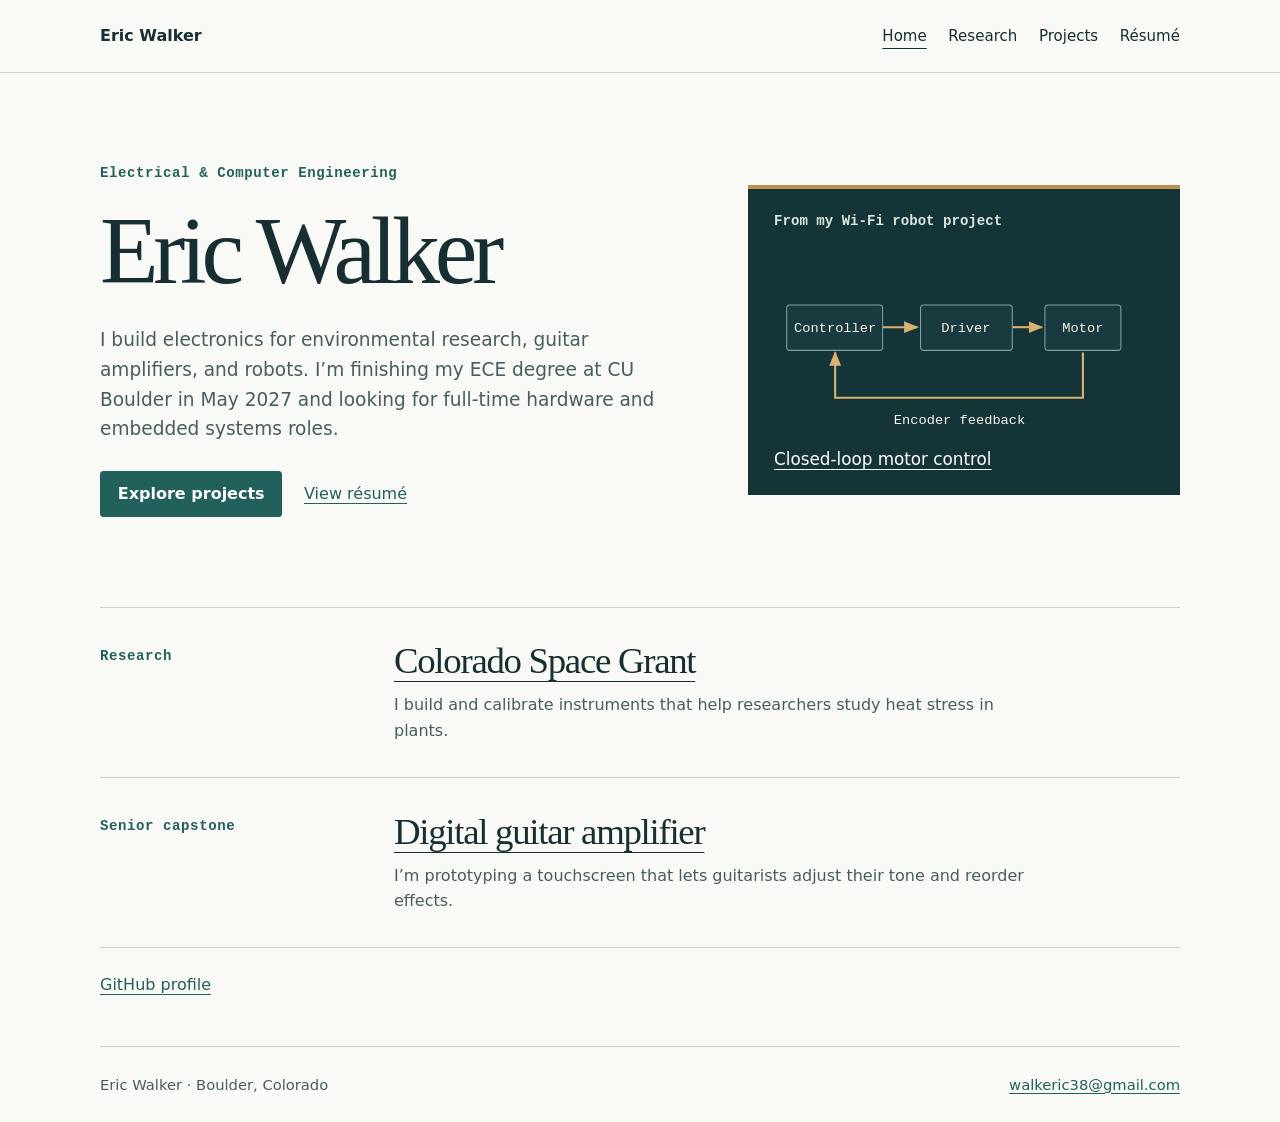
==== index.html @ 7a63cf10 "Show engineering projects and simplify portfolio design" ====
<!doctype html>
<html lang="en">
<head>
  <meta charset="utf-8">
  <meta name="viewport" content="width=device-width, initial-scale=1">
  <title>Eric Walker | Electrical &amp; Computer Engineering</title>
  <meta name="description" content="Eric Walker is an Electrical and Computer Engineering student at the University of Colorado Boulder graduating in May 2027.">
  <link rel="icon" type="image/svg+xml" href="data:image/svg+xml,%3Csvg xmlns='http://www.w3.org/2000/svg' viewBox='0 0 64 64'%3E%3Crect width='64' height='64' rx='8' fill='%23172033'/%3E%3Cpath d='M15 17h34v9H26v7h19v8H26v7h23v9H15z' fill='white'/%3E%3C/svg%3E">
  <link rel="stylesheet" href="styles.css">
</head>
<body>
  <a class="skip-link" href="#main">Skip to content</a>
  <header class="site-header">
    <nav class="nav" aria-label="Primary navigation">
      <a class="brand" href="index.html">Eric Walker</a>
      <button class="menu-button" type="button" aria-label="Open navigation" aria-expanded="false">☰</button>
      <div class="nav-links">
        <a href="index.html" aria-current="page">Home</a>
        <a href="research.html">Research</a>
        <a href="projects.html">Projects</a>
        <a href="resume.html">Résumé</a>
      </div>
    </nav>
  </header>
  <main id="main">
    <section class="hero">
      <div><p class="label">Electrical &amp; Computer Engineering</p>
        <h1>Eric Walker</h1>
        <p class="lead">I build electronics for environmental research, guitar amplifiers, and robots. I’m finishing my ECE degree at CU Boulder in May 2027 and looking for full-time hardware and embedded systems roles.</p>
        <div class="links"><a class="button-link primary" href="projects.html">Explore projects</a><a href="resume.html">View résumé</a></div>
      </div>
      <figure class="diagram">
        <figcaption>From my Wi-Fi robot project</figcaption>
        <svg viewBox="0 0 360 190" role="img" aria-label="Closed-loop speed control. The controller drives the motor through a motor driver. Encoder feedback returns to the controller.">
          <defs><marker id="tip" viewBox="0 0 10 8" refX="9" refY="4" markerWidth="7" markerHeight="6" orient="auto"><path d="M0 0L10 4L0 8Z" fill="#d9b170"/></marker></defs>
          <g fill="none" stroke="#d9b170" stroke-width="2" marker-end="url(#tip)"><path d="M103 77h33"/><path d="M226 77h28"/><path d="M293 101v43H58v-43"/></g>
          <g fill="#193a3e" stroke="#81a3a0"><rect x="12" y="56" width="91" height="43" rx="3"/><rect x="139" y="56" width="87" height="43" rx="3"/><rect x="257" y="56" width="72" height="43" rx="3"/></g>
          <g fill="#f5f4e9" text-anchor="middle" font-family="monospace" font-size="13"><text x="58" y="82">Controller</text><text x="182" y="82">Driver</text><text x="293" y="82">Motor</text><text x="176" y="169">Encoder feedback</text></g>
        </svg>
        <a href="projects.html#robot">Closed-loop motor control</a>
      </figure>
    </section>
    <section class="rows" aria-label="Current engineering work">
      <article><p class="label">Research</p><div><h2><a href="research.html">Colorado Space Grant</a></h2><p>I build and calibrate instruments that help researchers study heat stress in plants.</p></div></article>
      <article><p class="label">Senior capstone</p><div><h2><a href="projects.html#amplifier">Digital guitar amplifier</a></h2><p>I’m prototyping a touchscreen that lets guitarists adjust their tone and reorder effects.</p></div></article>
    </section>
    <p class="contact"><a href="https://github.com/walkeric38">GitHub profile</a></p>
  </main>
  <footer class="site-footer"><span>Eric Walker · Boulder, Colorado</span><a href="mailto:walkeric38@gmail.com">walkeric38@gmail.com</a></footer>
  <script src="site.js"></script>
</body>
</html>
---- styles.css ----
:root{--ink:#172e32;--muted:#475d60;--rule:#c9d1c9;--accent:#22605b;--paper:#f9faf5;font:100%/1.6 system-ui,sans-serif;color:var(--ink);background:var(--paper)}
*{box-sizing:border-box}body{margin:0}a{color:var(--accent);text-underline-offset:.22em}a:hover{text-decoration-thickness:2px}a:focus-visible,button:focus-visible{outline:3px solid #b27626;outline-offset:4px}
main,.nav,.site-footer{width:min(1080px,calc(100% - 3rem));margin-inline:auto}.site-header{border-bottom:1px solid var(--rule)}.nav,.nav-links,.site-footer,.links,.resume-actions{display:flex;align-items:center;gap:1.35rem;flex-wrap:wrap}.nav,.site-footer{justify-content:space-between}.nav{min-height:72px}.brand,.nav-links a{color:var(--ink);text-decoration:none}.brand{font-weight:750}.nav-links a{font-size:.94rem;padding:.3rem 0}.nav-links a:hover,.nav-links [aria-current]{text-decoration:underline;text-underline-offset:.45em}.menu-button{display:none}.skip-link{position:absolute;left:1rem;top:-6rem;background:white;padding:.7rem}.skip-link:focus{top:0}
.hero{display:grid;grid-template-columns:1.35fr 1fr;align-items:center;gap:clamp(2rem,5vw,5rem);padding:clamp(3rem,7vw,6rem) 0}.label,.meta,.diagram figcaption{font:600 .88rem/1.55 ui-monospace,Consolas,monospace;color:var(--accent);margin:0 0 .85rem}.label{letter-spacing:.04em}h1,h2{font-family:Georgia,serif;font-weight:normal;line-height:1.1;text-wrap:balance}h1{font-size:clamp(3.2rem,7.5vw,6rem);letter-spacing:-.055em;margin:0}h2{font-size:clamp(1.7rem,3vw,2.3rem);letter-spacing:-.035em;margin:0 0 .65rem}.lead,.rows article div p{color:var(--muted);max-width:63ch}.lead{font-size:1.16rem;margin:1.35rem 0}.links{margin-top:1.7rem}.button-link{border:1px solid var(--accent);display:inline-block;padding:.58em 1.05em;text-decoration:none;border-radius:3px;font-weight:600}.primary{background:var(--accent);color:white}.button-link:hover{background:#163f3c;color:white}
.diagram{margin:0;background-color:#153438;color:#fff;padding:1.35rem 1.65rem;border-top:4px solid #bd914e}.diagram figcaption{color:#dae6dd}.diagram svg{display:block;width:100%;height:auto}.diagram a{color:#fff;font-size:1.05rem}.rows{border-top:1px solid var(--rule)}.rows article{display:grid;grid-template-columns:minmax(145px,1fr) 3fr;gap:2rem;padding:2.1rem 0;border-bottom:1px solid var(--rule)}.rows .label{margin:.3rem 0 0}.rows h2 a{color:inherit;text-decoration-thickness:1px}.rows article div p{margin:0}.contact{margin:1.5rem 0}.page-header{padding:4rem 0 2.5rem}.meta{margin:1rem 0 0}.site-footer{color:var(--muted);font-size:.92rem;margin-top:3rem;padding:1.6rem 0;border-top:1px solid var(--rule)}.resume-header{display:flex;align-items:end;justify-content:space-between;gap:1rem;flex-wrap:wrap}.resume-preview{margin:0;padding:clamp(.5rem,3vw,2rem);background:#e9ede7}.resume-preview img{display:block;width:100%;max-width:780px;height:auto;margin:auto;background:white;box-shadow:0 2px 12px #172e321a}.resume-preview figcaption{text-align:center;margin-top:.7rem;color:var(--muted)}
@media(max-width:720px){.hero{grid-template-columns:1fr}.diagram{max-width:440px}.rows article{grid-template-columns:1fr;gap:.5rem}.rows .label br{display:none}.rows .label br:after{content:" "}.nav{padding:1rem 0;gap:.6rem}.nav-links{gap:1rem}.page-header{padding:3rem 0 1.8rem}}
@media(max-width:460px){main,.nav,.site-footer{width:calc(100% - 2rem)}.nav{align-items:start;flex-direction:column}.nav-links{width:100%;justify-content:space-between}.hero{gap:1.7rem}.diagram svg{max-height:160px}.site-footer{gap:.4rem}}
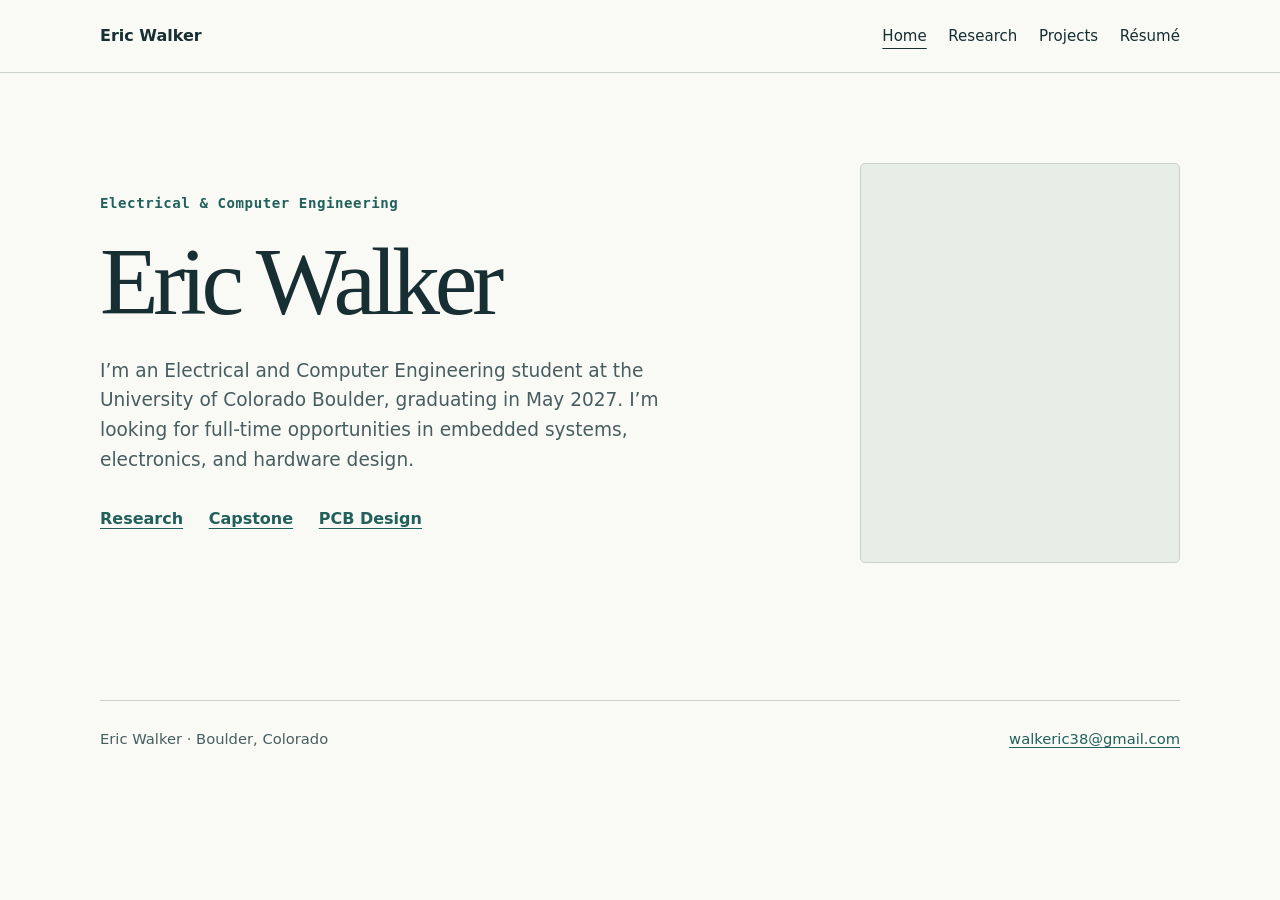
==== commit 051d8a57: "Organize portfolio around capstone, PCB designs, and research" ====
--- a/index.html
+++ b/index.html
@@ -24,27 +24,18 @@
   </header>
   <main id="main">
     <section class="hero">
-      <div><p class="label">Electrical &amp; Computer Engineering</p>
+      <div>
+        <p class="label">Electrical &amp; Computer Engineering</p>
         <h1>Eric Walker</h1>
-        <p class="lead">I build electronics for environmental research, guitar amplifiers, and robots. I’m finishing my ECE degree at CU Boulder in May 2027 and looking for full-time hardware and embedded systems roles.</p>
-        <div class="links"><a class="button-link primary" href="projects.html">Explore projects</a><a href="resume.html">View résumé</a></div>
+        <p class="lead">I’m an Electrical and Computer Engineering student at the University of Colorado Boulder, graduating in May 2027. I’m looking for full-time opportunities in embedded systems, electronics, and hardware design.</p>
+        <div class="links home-links" aria-label="Explore my work">
+          <a href="research.html">Research</a>
+          <a href="projects.html#capstone">Capstone</a>
+          <a href="projects.html#pcb-design">PCB Design</a>
+        </div>
       </div>
-      <figure class="diagram">
-        <figcaption>From my Wi-Fi robot project</figcaption>
-        <svg viewBox="0 0 360 190" role="img" aria-label="Closed-loop speed control. The controller drives the motor through a motor driver. Encoder feedback returns to the controller.">
-          <defs><marker id="tip" viewBox="0 0 10 8" refX="9" refY="4" markerWidth="7" markerHeight="6" orient="auto"><path d="M0 0L10 4L0 8Z" fill="#d9b170"/></marker></defs>
-          <g fill="none" stroke="#d9b170" stroke-width="2" marker-end="url(#tip)"><path d="M103 77h33"/><path d="M226 77h28"/><path d="M293 101v43H58v-43"/></g>
-          <g fill="#193a3e" stroke="#81a3a0"><rect x="12" y="56" width="91" height="43" rx="3"/><rect x="139" y="56" width="87" height="43" rx="3"/><rect x="257" y="56" width="72" height="43" rx="3"/></g>
-          <g fill="#f5f4e9" text-anchor="middle" font-family="monospace" font-size="13"><text x="58" y="82">Controller</text><text x="182" y="82">Driver</text><text x="293" y="82">Motor</text><text x="176" y="169">Encoder feedback</text></g>
-        </svg>
-        <a href="projects.html#robot">Closed-loop motor control</a>
-      </figure>
+      <div class="portrait-slot" aria-label="Space reserved for Eric Walker’s portrait"></div>
     </section>
-    <section class="rows" aria-label="Current engineering work">
-      <article><p class="label">Research</p><div><h2><a href="research.html">Colorado Space Grant</a></h2><p>I build and calibrate instruments that help researchers study heat stress in plants.</p></div></article>
-      <article><p class="label">Senior capstone</p><div><h2><a href="projects.html#amplifier">Digital guitar amplifier</a></h2><p>I’m prototyping a touchscreen that lets guitarists adjust their tone and reorder effects.</p></div></article>
-    </section>
-    <p class="contact"><a href="https://github.com/walkeric38">GitHub profile</a></p>
   </main>
   <footer class="site-footer"><span>Eric Walker · Boulder, Colorado</span><a href="mailto:walkeric38@gmail.com">walkeric38@gmail.com</a></footer>
   <script src="site.js"></script>
--- a/styles.css
+++ b/styles.css
@@ -3,5 +3,18 @@
 main,.nav,.site-footer{width:min(1080px,calc(100% - 3rem));margin-inline:auto}.site-header{border-bottom:1px solid var(--rule)}.nav,.nav-links,.site-footer,.links,.resume-actions{display:flex;align-items:center;gap:1.35rem;flex-wrap:wrap}.nav,.site-footer{justify-content:space-between}.nav{min-height:72px}.brand,.nav-links a{color:var(--ink);text-decoration:none}.brand{font-weight:750}.nav-links a{font-size:.94rem;padding:.3rem 0}.nav-links a:hover,.nav-links [aria-current]{text-decoration:underline;text-underline-offset:.45em}.menu-button{display:none}.skip-link{position:absolute;left:1rem;top:-6rem;background:white;padding:.7rem}.skip-link:focus{top:0}
 .hero{display:grid;grid-template-columns:1.35fr 1fr;align-items:center;gap:clamp(2rem,5vw,5rem);padding:clamp(3rem,7vw,6rem) 0}.label,.meta,.diagram figcaption{font:600 .88rem/1.55 ui-monospace,Consolas,monospace;color:var(--accent);margin:0 0 .85rem}.label{letter-spacing:.04em}h1,h2{font-family:Georgia,serif;font-weight:normal;line-height:1.1;text-wrap:balance}h1{font-size:clamp(3.2rem,7.5vw,6rem);letter-spacing:-.055em;margin:0}h2{font-size:clamp(1.7rem,3vw,2.3rem);letter-spacing:-.035em;margin:0 0 .65rem}.lead,.rows article div p{color:var(--muted);max-width:63ch}.lead{font-size:1.16rem;margin:1.35rem 0}.links{margin-top:1.7rem}.button-link{border:1px solid var(--accent);display:inline-block;padding:.58em 1.05em;text-decoration:none;border-radius:3px;font-weight:600}.primary{background:var(--accent);color:white}.button-link:hover{background:#163f3c;color:white}
 .diagram{margin:0;background-color:#153438;color:#fff;padding:1.35rem 1.65rem;border-top:4px solid #bd914e}.diagram figcaption{color:#dae6dd}.diagram svg{display:block;width:100%;height:auto}.diagram a{color:#fff;font-size:1.05rem}.rows{border-top:1px solid var(--rule)}.rows article{display:grid;grid-template-columns:minmax(145px,1fr) 3fr;gap:2rem;padding:2.1rem 0;border-bottom:1px solid var(--rule)}.rows .label{margin:.3rem 0 0}.rows h2 a{color:inherit;text-decoration-thickness:1px}.rows article div p{margin:0}.contact{margin:1.5rem 0}.page-header{padding:4rem 0 2.5rem}.meta{margin:1rem 0 0}.site-footer{color:var(--muted);font-size:.92rem;margin-top:3rem;padding:1.6rem 0;border-top:1px solid var(--rule)}.resume-header{display:flex;align-items:end;justify-content:space-between;gap:1rem;flex-wrap:wrap}.resume-preview{margin:0;padding:clamp(.5rem,3vw,2rem);background:#e9ede7}.resume-preview img{display:block;width:100%;max-width:780px;height:auto;margin:auto;background:white;box-shadow:0 2px 12px #172e321a}.resume-preview figcaption{text-align:center;margin-top:.7rem;color:var(--muted)}
-@media(max-width:720px){.hero{grid-template-columns:1fr}.diagram{max-width:440px}.rows article{grid-template-columns:1fr;gap:.5rem}.rows .label br{display:none}.rows .label br:after{content:" "}.nav{padding:1rem 0;gap:.6rem}.nav-links{gap:1rem}.page-header{padding:3rem 0 1.8rem}}
+.portrait-slot { width: 100%; max-width: 320px; aspect-ratio: 4 / 5; justify-self: end; border-radius: 5px; background: #e9ede7; border: 1px solid var(--rule); }
+.home-links { gap: 1.6rem; margin-top: 2rem; font-weight: 600; }
+.project-section { margin-bottom: 3rem; scroll-margin-top: 2rem; }
+.section-heading { display: flex; align-items: baseline; justify-content: space-between; gap: 1rem; padding-bottom: 1rem; border-bottom: 1px solid var(--rule); }
+.section-heading h2 { margin: 0; }
+.section-heading .meta { margin: 0; }
+h3 { font-size: 1.25rem; line-height: 1.35; margin: 0 0 .8rem; font-weight: 650; }
+.featured-project { padding: 1.75rem 0; max-width: 75ch; }
+.featured-project p { color: var(--muted); margin: 0; }
+.board-grid { display: grid; grid-template-columns: repeat(3,1fr); gap: 1rem; padding-top: 1.5rem; }
+.board-card { border: 1px solid var(--rule); padding: 1.5rem; min-height: 145px; background: white; }
+.board-card h3 { margin-bottom: 0; }
+.project-section .rows { border-top: 0; }
+@media(max-width:720px){.hero{grid-template-columns:1fr}.portrait-slot{justify-self:start;max-width:260px}.board-grid{grid-template-columns:1fr}.rows article{grid-template-columns:1fr;gap:.5rem}.nav{padding:1rem 0;gap:.6rem}.nav-links{gap:1rem}.page-header{padding:3rem 0 1.8rem}}
 @media(max-width:460px){main,.nav,.site-footer{width:calc(100% - 2rem)}.nav{align-items:start;flex-direction:column}.nav-links{width:100%;justify-content:space-between}.hero{gap:1.7rem}.diagram svg{max-height:160px}.site-footer{gap:.4rem}}
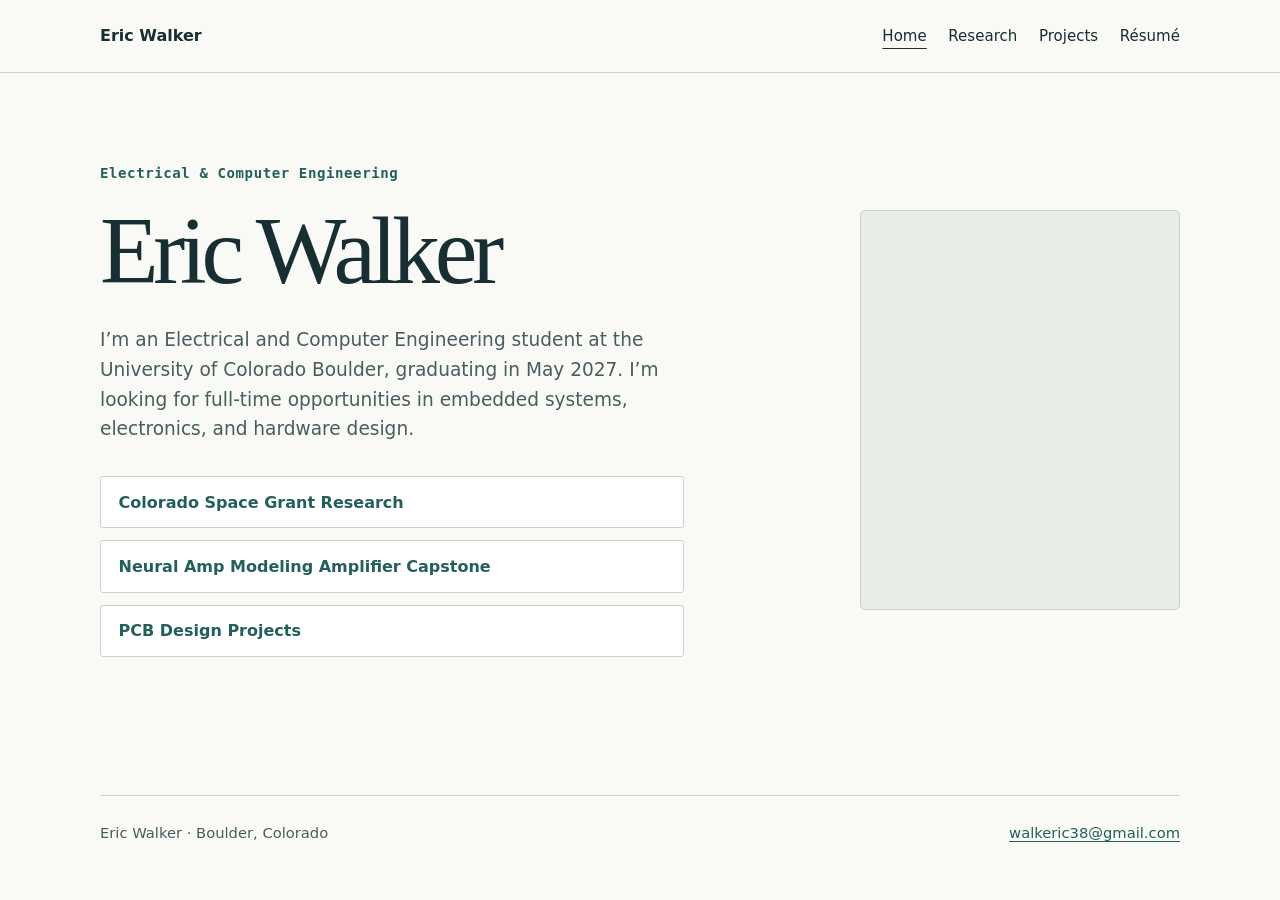
==== commit e2b3641e: "Add descriptive homepage project buttons" ====
--- a/index.html
+++ b/index.html
@@ -29,9 +29,9 @@
         <h1>Eric Walker</h1>
         <p class="lead">I’m an Electrical and Computer Engineering student at the University of Colorado Boulder, graduating in May 2027. I’m looking for full-time opportunities in embedded systems, electronics, and hardware design.</p>
         <div class="links home-links" aria-label="Explore my work">
-          <a href="research.html">Research</a>
-          <a href="projects.html#capstone">Capstone</a>
-          <a href="projects.html#pcb-design">PCB Design</a>
+          <a class="button-link" href="research.html">Colorado Space Grant Research</a>
+          <a class="button-link" href="projects.html#capstone">Neural Amp Modeling Amplifier Capstone</a>
+          <a class="button-link" href="projects.html#pcb-design">PCB Design Projects</a>
         </div>
       </div>
       <div class="portrait-slot" aria-label="Space reserved for Eric Walker’s portrait"></div>
--- a/styles.css
+++ b/styles.css
@@ -4,7 +4,9 @@
 .hero{display:grid;grid-template-columns:1.35fr 1fr;align-items:center;gap:clamp(2rem,5vw,5rem);padding:clamp(3rem,7vw,6rem) 0}.label,.meta,.diagram figcaption{font:600 .88rem/1.55 ui-monospace,Consolas,monospace;color:var(--accent);margin:0 0 .85rem}.label{letter-spacing:.04em}h1,h2{font-family:Georgia,serif;font-weight:normal;line-height:1.1;text-wrap:balance}h1{font-size:clamp(3.2rem,7.5vw,6rem);letter-spacing:-.055em;margin:0}h2{font-size:clamp(1.7rem,3vw,2.3rem);letter-spacing:-.035em;margin:0 0 .65rem}.lead,.rows article div p{color:var(--muted);max-width:63ch}.lead{font-size:1.16rem;margin:1.35rem 0}.links{margin-top:1.7rem}.button-link{border:1px solid var(--accent);display:inline-block;padding:.58em 1.05em;text-decoration:none;border-radius:3px;font-weight:600}.primary{background:var(--accent);color:white}.button-link:hover{background:#163f3c;color:white}
 .diagram{margin:0;background-color:#153438;color:#fff;padding:1.35rem 1.65rem;border-top:4px solid #bd914e}.diagram figcaption{color:#dae6dd}.diagram svg{display:block;width:100%;height:auto}.diagram a{color:#fff;font-size:1.05rem}.rows{border-top:1px solid var(--rule)}.rows article{display:grid;grid-template-columns:minmax(145px,1fr) 3fr;gap:2rem;padding:2.1rem 0;border-bottom:1px solid var(--rule)}.rows .label{margin:.3rem 0 0}.rows h2 a{color:inherit;text-decoration-thickness:1px}.rows article div p{margin:0}.contact{margin:1.5rem 0}.page-header{padding:4rem 0 2.5rem}.meta{margin:1rem 0 0}.site-footer{color:var(--muted);font-size:.92rem;margin-top:3rem;padding:1.6rem 0;border-top:1px solid var(--rule)}.resume-header{display:flex;align-items:end;justify-content:space-between;gap:1rem;flex-wrap:wrap}.resume-preview{margin:0;padding:clamp(.5rem,3vw,2rem);background:#e9ede7}.resume-preview img{display:block;width:100%;max-width:780px;height:auto;margin:auto;background:white;box-shadow:0 2px 12px #172e321a}.resume-preview figcaption{text-align:center;margin-top:.7rem;color:var(--muted)}
 .portrait-slot { width: 100%; max-width: 320px; aspect-ratio: 4 / 5; justify-self: end; border-radius: 5px; background: #e9ede7; border: 1px solid var(--rule); }
-.home-links { gap: 1.6rem; margin-top: 2rem; font-weight: 600; }
+.home-links { display: grid; gap: .75rem; margin-top: 2rem; }
+.home-links .button-link { display: flex; align-items: center; min-height: 52px; padding: .85rem 1.1rem; background: #ffffff; border-color: var(--rule); color: var(--accent); line-height: 1.45; }
+.home-links .button-link:hover { background: var(--accent); color: #ffffff; border-color: var(--accent); }
 .project-section { margin-bottom: 3rem; scroll-margin-top: 2rem; }
 .section-heading { display: flex; align-items: baseline; justify-content: space-between; gap: 1rem; padding-bottom: 1rem; border-bottom: 1px solid var(--rule); }
 .section-heading h2 { margin: 0; }
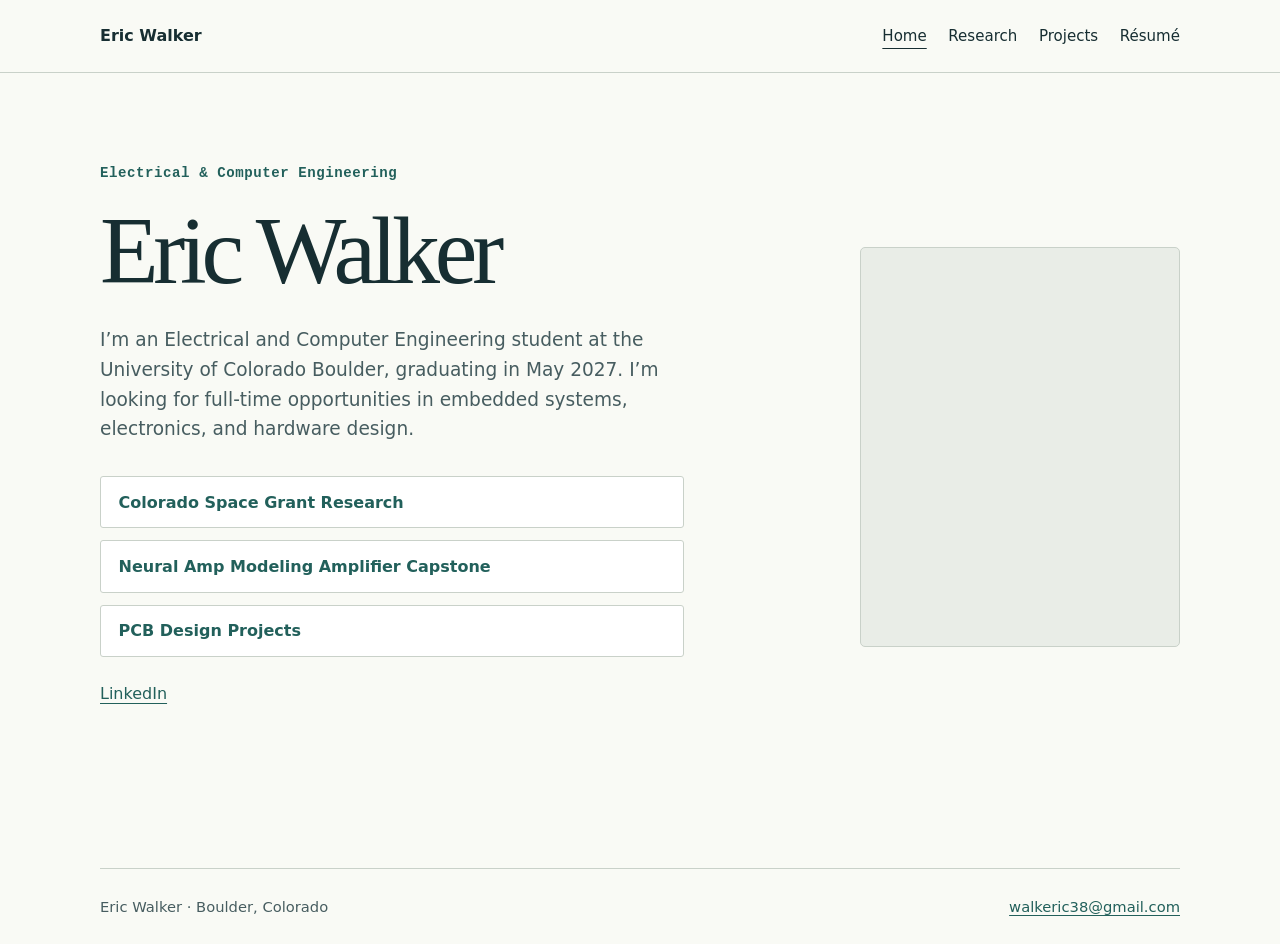
==== commit c5b8f4b7: "Align PCB image pairs and add homepage LinkedIn link" ====
--- a/index.html
+++ b/index.html
@@ -33,6 +33,7 @@
           <a class="button-link" href="projects.html#capstone">Neural Amp Modeling Amplifier Capstone</a>
           <a class="button-link" href="projects.html#pcb-design">PCB Design Projects</a>
         </div>
+        <p class="contact"><a href="https://www.linkedin.com/in/eric-walker38" target="_blank" rel="noopener">LinkedIn</a></p>
       </div>
       <div class="portrait-slot" aria-label="Space reserved for Eric Walker’s portrait"></div>
     </section>
--- a/styles.css
+++ b/styles.css
@@ -14,9 +14,23 @@
 h3 { font-size: 1.25rem; line-height: 1.35; margin: 0 0 .8rem; font-weight: 650; }
 .featured-project { padding: 1.75rem 0; max-width: 75ch; }
 .featured-project p { color: var(--muted); margin: 0; }
-.board-grid { display: grid; grid-template-columns: repeat(3,1fr); gap: 1rem; padding-top: 1.5rem; }
+.board-grid { display: grid; grid-template-columns: minmax(0, 1fr); gap: 1.5rem; padding-top: 1.5rem; }
 .board-card { border: 1px solid var(--rule); padding: 1.5rem; min-height: 145px; background: white; }
 .board-card h3 { margin-bottom: 0; }
+.board-feature { grid-column: 1 / -1; }
+.report-area { display: flex; align-items: center; flex-wrap: wrap; gap: 1rem; margin-top: 1.5rem; padding-top: 1rem; border-top: 1px solid var(--rule); }
+.report-area .label { margin: 0; }
+.report-pending { color: var(--muted); font-size: .9rem; }
+.board-feature h3 { margin-bottom: 1rem; }
+.board-feature > p:not(.label) { color: var(--muted); max-width: 80ch; }
+.board-gallery { display: grid; grid-template-columns: repeat(2, minmax(0, 1fr)); gap: 1.5rem; margin-top: 1.5rem; }
+.board-gallery figure { margin: 0; min-width: 0; }
+.board-gallery a { display: block; aspect-ratio: 4 / 3; border: 1px solid var(--rule); border-radius: 3px; background: var(--paper); overflow: hidden; }
+.board-gallery img { display: block; width: 100%; height: 100%; object-fit: contain; }
+#board-2 .board-gallery { max-width: 800px; margin-inline: auto; }
+#board-2 .board-gallery a { aspect-ratio: 1; }
+.board-gallery figcaption { font-size: .9rem; color: var(--muted); margin-top: .5rem; }
+@media(max-width:600px) { .board-gallery { grid-template-columns: 1fr; } }
 .project-section .rows { border-top: 0; }
 @media(max-width:720px){.hero{grid-template-columns:1fr}.portrait-slot{justify-self:start;max-width:260px}.board-grid{grid-template-columns:1fr}.rows article{grid-template-columns:1fr;gap:.5rem}.nav{padding:1rem 0;gap:.6rem}.nav-links{gap:1rem}.page-header{padding:3rem 0 1.8rem}}
 @media(max-width:460px){main,.nav,.site-footer{width:calc(100% - 2rem)}.nav{align-items:start;flex-direction:column}.nav-links{width:100%;justify-content:space-between}.hero{gap:1.7rem}.diagram svg{max-height:160px}.site-footer{gap:.4rem}}
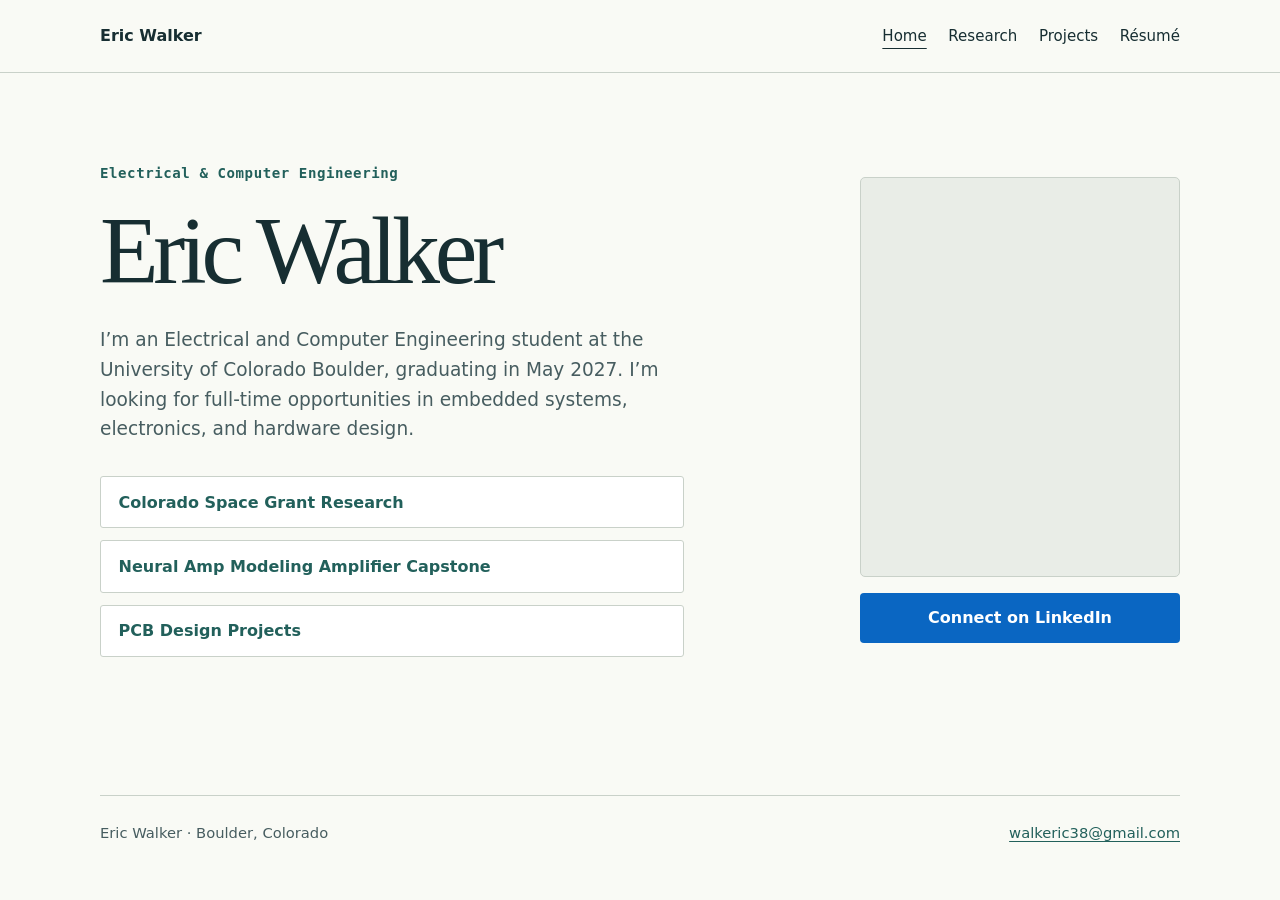
==== commit 9aebc868: "Explain NAM capture and dual-processor architecture; style LinkedIn button" ====
--- a/index.html
+++ b/index.html
@@ -33,9 +33,11 @@
           <a class="button-link" href="projects.html#capstone">Neural Amp Modeling Amplifier Capstone</a>
           <a class="button-link" href="projects.html#pcb-design">PCB Design Projects</a>
         </div>
-        <p class="contact"><a href="https://www.linkedin.com/in/eric-walker38" target="_blank" rel="noopener">LinkedIn</a></p>
       </div>
-      <div class="portrait-slot" aria-label="Space reserved for Eric Walker’s portrait"></div>
+      <div class="portrait-column">
+        <div class="portrait-slot" aria-label="Space reserved for Eric Walker’s portrait"></div>
+        <a class="linkedin-button" href="https://www.linkedin.com/in/eric-walker38" target="_blank" rel="noopener">Connect on LinkedIn</a>
+      </div>
     </section>
   </main>
   <footer class="site-footer"><span>Eric Walker · Boulder, Colorado</span><a href="mailto:walkeric38@gmail.com">walkeric38@gmail.com</a></footer>
--- a/styles.css
+++ b/styles.css
@@ -4,6 +4,10 @@
 .hero{display:grid;grid-template-columns:1.35fr 1fr;align-items:center;gap:clamp(2rem,5vw,5rem);padding:clamp(3rem,7vw,6rem) 0}.label,.meta,.diagram figcaption{font:600 .88rem/1.55 ui-monospace,Consolas,monospace;color:var(--accent);margin:0 0 .85rem}.label{letter-spacing:.04em}h1,h2{font-family:Georgia,serif;font-weight:normal;line-height:1.1;text-wrap:balance}h1{font-size:clamp(3.2rem,7.5vw,6rem);letter-spacing:-.055em;margin:0}h2{font-size:clamp(1.7rem,3vw,2.3rem);letter-spacing:-.035em;margin:0 0 .65rem}.lead,.rows article div p{color:var(--muted);max-width:63ch}.lead{font-size:1.16rem;margin:1.35rem 0}.links{margin-top:1.7rem}.button-link{border:1px solid var(--accent);display:inline-block;padding:.58em 1.05em;text-decoration:none;border-radius:3px;font-weight:600}.primary{background:var(--accent);color:white}.button-link:hover{background:#163f3c;color:white}
 .diagram{margin:0;background-color:#153438;color:#fff;padding:1.35rem 1.65rem;border-top:4px solid #bd914e}.diagram figcaption{color:#dae6dd}.diagram svg{display:block;width:100%;height:auto}.diagram a{color:#fff;font-size:1.05rem}.rows{border-top:1px solid var(--rule)}.rows article{display:grid;grid-template-columns:minmax(145px,1fr) 3fr;gap:2rem;padding:2.1rem 0;border-bottom:1px solid var(--rule)}.rows .label{margin:.3rem 0 0}.rows h2 a{color:inherit;text-decoration-thickness:1px}.rows article div p{margin:0}.contact{margin:1.5rem 0}.page-header{padding:4rem 0 2.5rem}.meta{margin:1rem 0 0}.site-footer{color:var(--muted);font-size:.92rem;margin-top:3rem;padding:1.6rem 0;border-top:1px solid var(--rule)}.resume-header{display:flex;align-items:end;justify-content:space-between;gap:1rem;flex-wrap:wrap}.resume-preview{margin:0;padding:clamp(.5rem,3vw,2rem);background:#e9ede7}.resume-preview img{display:block;width:100%;max-width:780px;height:auto;margin:auto;background:white;box-shadow:0 2px 12px #172e321a}.resume-preview figcaption{text-align:center;margin-top:.7rem;color:var(--muted)}
 .portrait-slot { width: 100%; max-width: 320px; aspect-ratio: 4 / 5; justify-self: end; border-radius: 5px; background: #e9ede7; border: 1px solid var(--rule); }
+.portrait-column { width: 100%; max-width: 320px; justify-self: end; display: grid; gap: 1rem; }
+.linkedin-button { display: flex; justify-content: center; align-items: center; min-height: 48px; padding: .75rem 1rem; border-radius: 4px; background: #0a66c2; color: #ffffff; text-decoration: none; font-weight: 650; }
+.linkedin-button:hover { background: #084e96; }
+@media(max-width:720px) { .portrait-column { justify-self: start; max-width: 260px; } }
 .home-links { display: grid; gap: .75rem; margin-top: 2rem; }
 .home-links .button-link { display: flex; align-items: center; min-height: 52px; padding: .85rem 1.1rem; background: #ffffff; border-color: var(--rule); color: var(--accent); line-height: 1.45; }
 .home-links .button-link:hover { background: var(--accent); color: #ffffff; border-color: var(--accent); }
@@ -14,6 +18,27 @@
 h3 { font-size: 1.25rem; line-height: 1.35; margin: 0 0 .8rem; font-weight: 650; }
 .featured-project { padding: 1.75rem 0; max-width: 75ch; }
 .featured-project p { color: var(--muted); margin: 0; }
+.capstone-story { padding: 2rem 0 .5rem; }
+.capstone-intro { display: grid; grid-template-columns: 1.5fr 1fr; gap: clamp(1.5rem, 4vw, 3rem); align-items: start; }
+.capstone-intro h3 { font: normal clamp(1.8rem, 3.5vw, 2.6rem)/1.15 Georgia, serif; letter-spacing: -.03em; }
+.capstone-story p { color: var(--muted); }
+.capstone-intro p { margin: 1rem 0 0; }
+.capstone-story h4 { font-size: 1.1rem; margin: 0 0 .75rem; }
+.capstone-role { padding: 1.5rem; background: #e9ede7; border-left: 3px solid var(--accent); }
+.capstone-role ul { margin: 0; padding-left: 1.1rem; color: var(--muted); }
+.capstone-role li + li { margin-top: .75rem; }
+.capstone-explanation { display: grid; grid-template-columns: 1fr 1fr; gap: 2rem; margin-top: 2rem; padding-top: 1.5rem; border-top: 1px solid var(--rule); }
+.capstone-explanation p { margin: 0 0 1rem; }
+.capstone-explanation .nam-source { font-size: .9rem; }
+@media(max-width:720px) { .capstone-explanation { grid-template-columns: 1fr; gap: 1rem; } }
+.capstone-overview { margin-block: 2rem; }
+.board-gallery.capstone-overview a { aspect-ratio: 16 / 10; }
+.capstone-story figcaption { color: var(--muted); font-size: .9rem; margin-top: .65rem; }
+.capstone-story figcaption strong { color: var(--ink); font-weight: 600; }
+.capstone-hardware { padding-top: 1.5rem; border-top: 1px solid var(--rule); }
+.capstone-subheading p { margin: 0; max-width: 75ch; }
+.capstone-hardware .board-gallery a { aspect-ratio: 842 / 513; }
+@media(max-width:720px) { .capstone-intro { grid-template-columns: 1fr; } }
 .board-grid { display: grid; grid-template-columns: minmax(0, 1fr); gap: 1.5rem; padding-top: 1.5rem; }
 .board-card { border: 1px solid var(--rule); padding: 1.5rem; min-height: 145px; background: white; }
 .board-card h3 { margin-bottom: 0; }
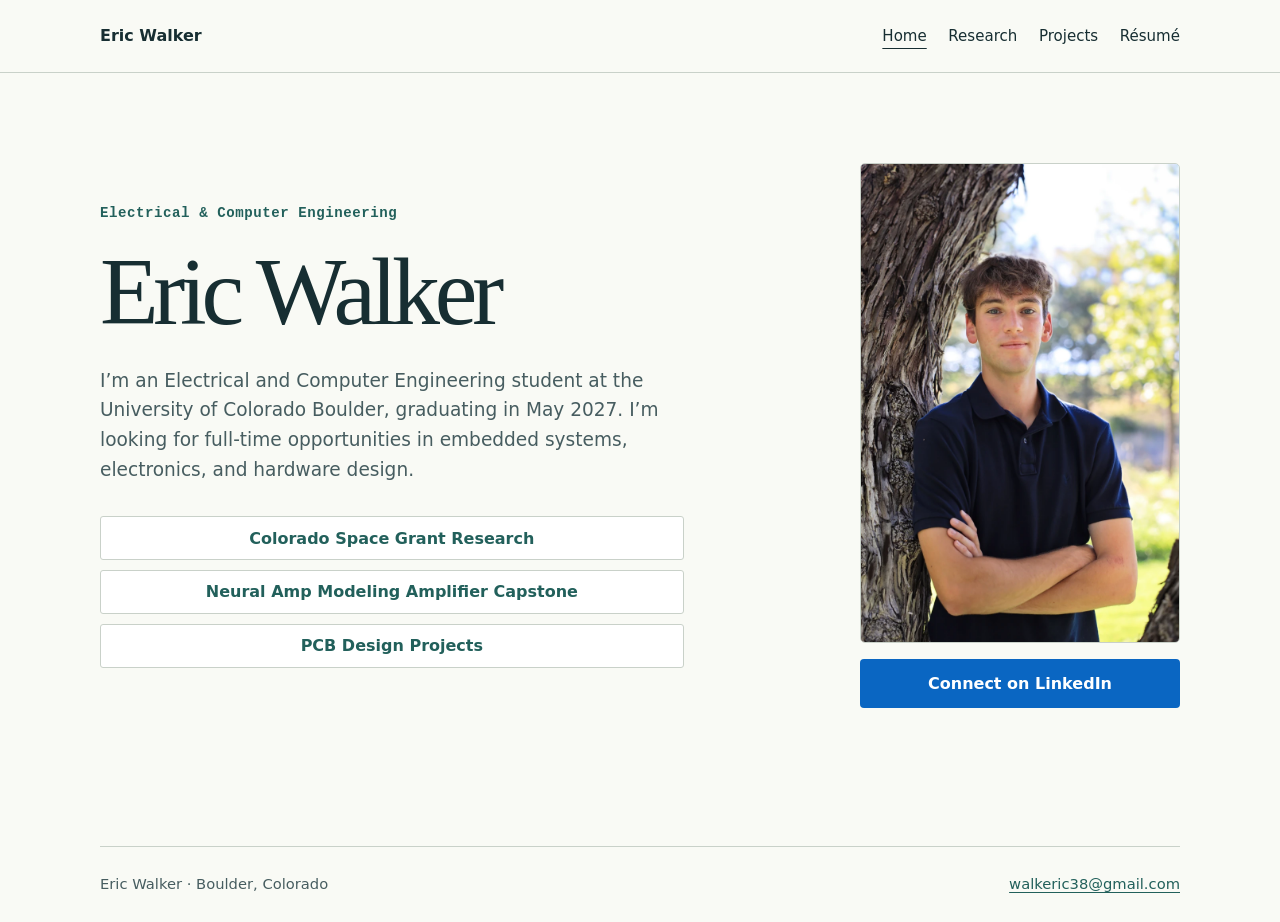
==== commit 4072e337: "Add homepage portrait and restore white centered project buttons" ====
--- a/index.html
+++ b/index.html
@@ -35,7 +35,7 @@
         </div>
       </div>
       <div class="portrait-column">
-        <div class="portrait-slot" aria-label="Space reserved for Eric Walker’s portrait"></div>
+        <img class="portrait-slot" src="assets/eric-walker-portrait.webp" width="800" height="1200" alt="Eric Walker standing beside a tree" fetchpriority="high">
         <a class="linkedin-button" href="https://www.linkedin.com/in/eric-walker38" target="_blank" rel="noopener">Connect on LinkedIn</a>
       </div>
     </section>
--- a/styles.css
+++ b/styles.css
@@ -3,18 +3,27 @@
 main,.nav,.site-footer{width:min(1080px,calc(100% - 3rem));margin-inline:auto}.site-header{border-bottom:1px solid var(--rule)}.nav,.nav-links,.site-footer,.links,.resume-actions{display:flex;align-items:center;gap:1.35rem;flex-wrap:wrap}.nav,.site-footer{justify-content:space-between}.nav{min-height:72px}.brand,.nav-links a{color:var(--ink);text-decoration:none}.brand{font-weight:750}.nav-links a{font-size:.94rem;padding:.3rem 0}.nav-links a:hover,.nav-links [aria-current]{text-decoration:underline;text-underline-offset:.45em}.menu-button{display:none}.skip-link{position:absolute;left:1rem;top:-6rem;background:white;padding:.7rem}.skip-link:focus{top:0}
 .hero{display:grid;grid-template-columns:1.35fr 1fr;align-items:center;gap:clamp(2rem,5vw,5rem);padding:clamp(3rem,7vw,6rem) 0}.label,.meta,.diagram figcaption{font:600 .88rem/1.55 ui-monospace,Consolas,monospace;color:var(--accent);margin:0 0 .85rem}.label{letter-spacing:.04em}h1,h2{font-family:Georgia,serif;font-weight:normal;line-height:1.1;text-wrap:balance}h1{font-size:clamp(3.2rem,7.5vw,6rem);letter-spacing:-.055em;margin:0}h2{font-size:clamp(1.7rem,3vw,2.3rem);letter-spacing:-.035em;margin:0 0 .65rem}.lead,.rows article div p{color:var(--muted);max-width:63ch}.lead{font-size:1.16rem;margin:1.35rem 0}.links{margin-top:1.7rem}.button-link{border:1px solid var(--accent);display:inline-block;padding:.58em 1.05em;text-decoration:none;border-radius:3px;font-weight:600}.primary{background:var(--accent);color:white}.button-link:hover{background:#163f3c;color:white}
 .diagram{margin:0;background-color:#153438;color:#fff;padding:1.35rem 1.65rem;border-top:4px solid #bd914e}.diagram figcaption{color:#dae6dd}.diagram svg{display:block;width:100%;height:auto}.diagram a{color:#fff;font-size:1.05rem}.rows{border-top:1px solid var(--rule)}.rows article{display:grid;grid-template-columns:minmax(145px,1fr) 3fr;gap:2rem;padding:2.1rem 0;border-bottom:1px solid var(--rule)}.rows .label{margin:.3rem 0 0}.rows h2 a{color:inherit;text-decoration-thickness:1px}.rows article div p{margin:0}.contact{margin:1.5rem 0}.page-header{padding:4rem 0 2.5rem}.meta{margin:1rem 0 0}.site-footer{color:var(--muted);font-size:.92rem;margin-top:3rem;padding:1.6rem 0;border-top:1px solid var(--rule)}.resume-header{display:flex;align-items:end;justify-content:space-between;gap:1rem;flex-wrap:wrap}.resume-preview{margin:0;padding:clamp(.5rem,3vw,2rem);background:#e9ede7}.resume-preview img{display:block;width:100%;max-width:780px;height:auto;margin:auto;background:white;box-shadow:0 2px 12px #172e321a}.resume-preview figcaption{text-align:center;margin-top:.7rem;color:var(--muted)}
-.portrait-slot { width: 100%; max-width: 320px; aspect-ratio: 4 / 5; justify-self: end; border-radius: 5px; background: #e9ede7; border: 1px solid var(--rule); }
+.portrait-slot { display: block; width: 100%; max-width: 320px; height: auto; aspect-ratio: 2 / 3; justify-self: end; border-radius: 5px; border: 1px solid var(--rule); }
 .portrait-column { width: 100%; max-width: 320px; justify-self: end; display: grid; gap: 1rem; }
 .linkedin-button { display: flex; justify-content: center; align-items: center; min-height: 48px; padding: .75rem 1rem; border-radius: 4px; background: #0a66c2; color: #ffffff; text-decoration: none; font-weight: 650; }
 .linkedin-button:hover { background: #084e96; }
 @media(max-width:720px) { .portrait-column { justify-self: start; max-width: 260px; } }
-.home-links { display: grid; gap: .75rem; margin-top: 2rem; }
-.home-links .button-link { display: flex; align-items: center; min-height: 52px; padding: .85rem 1.1rem; background: #ffffff; border-color: var(--rule); color: var(--accent); line-height: 1.45; }
-.home-links .button-link:hover { background: var(--accent); color: #ffffff; border-color: var(--accent); }
+.home-links { display: grid; grid-auto-rows: 1fr; align-items: stretch; gap: .6rem; margin-top: 2rem; }
+.home-links .button-link { display: flex; align-items: center; justify-content: center; min-height: 44px; padding: .5rem .8rem; background: #ffffff; border-color: var(--rule); color: var(--accent); line-height: 1.35; text-align: center; }
+.home-links .button-link:hover { background: var(--accent); border-color: var(--accent); color: #ffffff; }
 .project-section { margin-bottom: 3rem; scroll-margin-top: 2rem; }
 .section-heading { display: flex; align-items: baseline; justify-content: space-between; gap: 1rem; padding-bottom: 1rem; border-bottom: 1px solid var(--rule); }
 .section-heading h2 { margin: 0; }
 .section-heading .meta { margin: 0; }
+details.project-section { margin-bottom: 1rem; }
+summary.section-heading { align-items: center; padding: 1.3rem 1.5rem; background: #e9ede7; border: 1px solid var(--rule); border-radius: 4px; cursor: pointer; list-style: none; }
+summary.section-heading::-webkit-details-marker { display: none; }
+summary.section-heading::after { content: "+"; font: 1.7rem/1 system-ui, sans-serif; color: var(--accent); }
+details[open] > summary.section-heading::after { content: "−"; }
+summary.section-heading h2 { flex: 1; font-size: clamp(1.5rem, 4vw, 2rem); }
+summary.section-heading:hover { background: #dce5dc; }
+summary.section-heading:focus-visible { outline: 3px solid #b27626; outline-offset: 3px; }
+@media(max-width:460px) { summary.section-heading { padding: 1rem; gap: .7rem; } summary.section-heading .meta { font-size: .75rem; } }
 h3 { font-size: 1.25rem; line-height: 1.35; margin: 0 0 .8rem; font-weight: 650; }
 .featured-project { padding: 1.75rem 0; max-width: 75ch; }
 .featured-project p { color: var(--muted); margin: 0; }
@@ -29,9 +38,9 @@
 .capstone-role li + li { margin-top: .75rem; }
 .capstone-explanation { display: grid; grid-template-columns: 1fr 1fr; gap: 2rem; margin-top: 2rem; padding-top: 1.5rem; border-top: 1px solid var(--rule); }
 .capstone-explanation p { margin: 0 0 1rem; }
-.capstone-explanation .nam-source { font-size: .9rem; }
+.capstone-explanation section p:last-child { margin-bottom: 0; }
 @media(max-width:720px) { .capstone-explanation { grid-template-columns: 1fr; gap: 1rem; } }
-.capstone-overview { margin-block: 2rem; }
+.board-gallery.capstone-overview { margin-top: 1rem; margin-bottom: 1.5rem; }
 .board-gallery.capstone-overview a { aspect-ratio: 16 / 10; }
 .capstone-story figcaption { color: var(--muted); font-size: .9rem; margin-top: .65rem; }
 .capstone-story figcaption strong { color: var(--ink); font-weight: 600; }
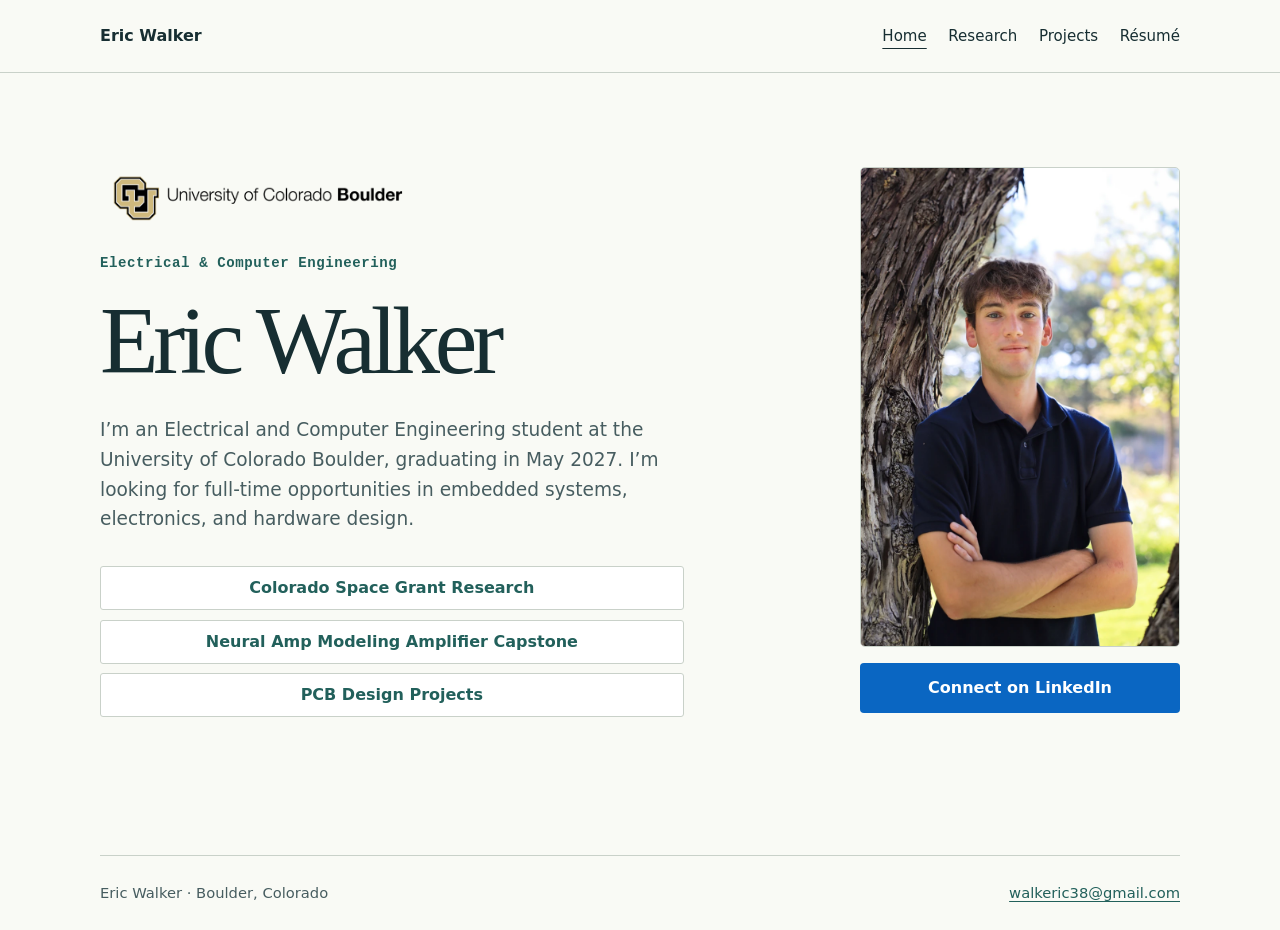
==== commit 4e971b89: "Add CU Boulder homepage logo and enlarge Space Grant mark" ====
--- a/index.html
+++ b/index.html
@@ -25,6 +25,7 @@
   <main id="main">
     <section class="hero">
       <div>
+        <img class="university-logo" src="assets/cu-boulder-logo.png" width="750" height="164" alt="University of Colorado Boulder">
         <p class="label">Electrical &amp; Computer Engineering</p>
         <h1>Eric Walker</h1>
         <p class="lead">I’m an Electrical and Computer Engineering student at the University of Colorado Boulder, graduating in May 2027. I’m looking for full-time opportunities in embedded systems, electronics, and hardware design.</p>
--- a/styles.css
+++ b/styles.css
@@ -5,6 +5,7 @@
 .diagram{margin:0;background-color:#153438;color:#fff;padding:1.35rem 1.65rem;border-top:4px solid #bd914e}.diagram figcaption{color:#dae6dd}.diagram svg{display:block;width:100%;height:auto}.diagram a{color:#fff;font-size:1.05rem}.rows{border-top:1px solid var(--rule)}.rows article{display:grid;grid-template-columns:minmax(145px,1fr) 3fr;gap:2rem;padding:2.1rem 0;border-bottom:1px solid var(--rule)}.rows .label{margin:.3rem 0 0}.rows h2 a{color:inherit;text-decoration-thickness:1px}.rows article div p{margin:0}.contact{margin:1.5rem 0}.page-header{padding:4rem 0 2.5rem}.meta{margin:1rem 0 0}.site-footer{color:var(--muted);font-size:.92rem;margin-top:3rem;padding:1.6rem 0;border-top:1px solid var(--rule)}.resume-header{display:flex;align-items:end;justify-content:space-between;gap:1rem;flex-wrap:wrap}.resume-preview{margin:0;padding:clamp(.5rem,3vw,2rem);background:#e9ede7}.resume-preview img{display:block;width:100%;max-width:780px;height:auto;margin:auto;background:white;box-shadow:0 2px 12px #172e321a}.resume-preview figcaption{text-align:center;margin-top:.7rem;color:var(--muted)}
 .portrait-slot { display: block; width: 100%; max-width: 320px; height: auto; aspect-ratio: 2 / 3; justify-self: end; border-radius: 5px; border: 1px solid var(--rule); }
 .portrait-column { width: 100%; max-width: 320px; justify-self: end; display: grid; gap: 1rem; }
+.university-logo { display: block; width: min(100%, 320px); height: auto; margin: 0 0 1.25rem; }
 .linkedin-button { display: flex; justify-content: center; align-items: center; min-height: 48px; padding: .75rem 1rem; border-radius: 4px; background: #0a66c2; color: #ffffff; text-decoration: none; font-weight: 650; }
 .linkedin-button:hover { background: #084e96; }
 @media(max-width:720px) { .portrait-column { justify-self: start; max-width: 260px; } }
@@ -66,5 +67,27 @@
 .board-gallery figcaption { font-size: .9rem; color: var(--muted); margin-top: .5rem; }
 @media(max-width:600px) { .board-gallery { grid-template-columns: 1fr; } }
 .project-section .rows { border-top: 0; }
+.research-header { display: grid; grid-template-columns: minmax(0, 1fr) 376px; align-items: center; gap: 2rem; }
+.research-header h1 { font-size: clamp(3rem, 6vw, 5rem); }
+.space-grant-logo { display: block; width: 100%; height: auto; }
+.research-logos { display: grid; grid-template-columns: minmax(0, 1.6fr) minmax(0, 1fr); align-items: center; gap: 1rem; }
+.carma-logo { display: block; width: 100%; height: auto; border-radius: 50%; }
+#stella { display: block; }
+#monitoring-pod { display: block; }
+#monitoring-pod .fred-copy p { max-width: none; }
+#monitoring-pod .fred-copy .label { margin: 0 0 .75rem; color: var(--accent); }
+#monitoring-pod .fred-copy h2 { margin-bottom: 1rem; }
+#monitoring-pod .fred-copy p + p { margin-top: 1rem; }
+.stella-intro { display: grid; grid-template-columns: minmax(0, 1fr) minmax(0, 1.15fr); align-items: center; gap: 2rem; }
+#stella .stella-copy .label { margin: 0 0 .75rem; color: var(--accent); }
+#stella .stella-copy h2 { margin-bottom: 1rem; }
+#stella .stella-copy p + p { margin-top: 1rem; }
+.stella-render { width: 100%; margin: 0 auto; }
+.stella-render a { display: block; }
+.stella-render img { display: block; width: 100%; height: auto; }
+.stella-render figcaption, .stella-gallery figcaption { color: var(--muted); font-size: .9rem; margin-top: .5rem; }
+.stella-render figcaption { text-align: center; }
+@media(max-width:720px) { .stella-intro { grid-template-columns: 1fr; gap: 1.5rem; } }
+@media(max-width:820px) { .research-header { grid-template-columns: 1fr; gap: 1.5rem; } .research-logos { max-width: 376px; } }
 @media(max-width:720px){.hero{grid-template-columns:1fr}.portrait-slot{justify-self:start;max-width:260px}.board-grid{grid-template-columns:1fr}.rows article{grid-template-columns:1fr;gap:.5rem}.nav{padding:1rem 0;gap:.6rem}.nav-links{gap:1rem}.page-header{padding:3rem 0 1.8rem}}
 @media(max-width:460px){main,.nav,.site-footer{width:calc(100% - 2rem)}.nav{align-items:start;flex-direction:column}.nav-links{width:100%;justify-content:space-between}.hero{gap:1.7rem}.diagram svg{max-height:160px}.site-footer{gap:.4rem}}
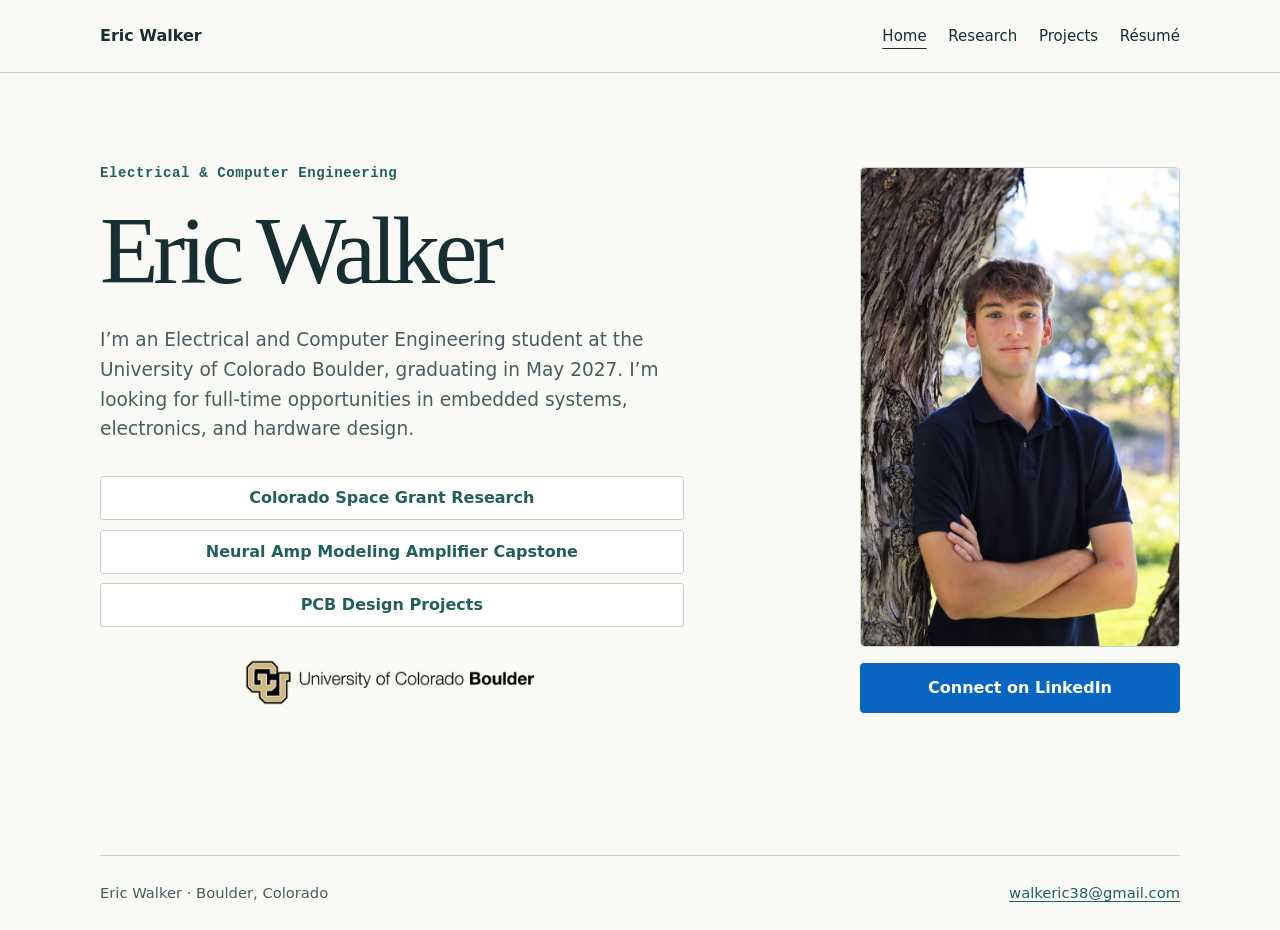
==== commit 149a6cde: "Center CU Boulder logo below homepage project links" ====
--- a/index.html
+++ b/index.html
@@ -25,7 +25,6 @@
   <main id="main">
     <section class="hero">
       <div>
-        <img class="university-logo" src="assets/cu-boulder-logo.png" width="750" height="164" alt="University of Colorado Boulder">
         <p class="label">Electrical &amp; Computer Engineering</p>
         <h1>Eric Walker</h1>
         <p class="lead">I’m an Electrical and Computer Engineering student at the University of Colorado Boulder, graduating in May 2027. I’m looking for full-time opportunities in embedded systems, electronics, and hardware design.</p>
@@ -34,6 +33,7 @@
           <a class="button-link" href="projects.html#capstone">Neural Amp Modeling Amplifier Capstone</a>
           <a class="button-link" href="projects.html#pcb-design">PCB Design Projects</a>
         </div>
+        <img class="university-logo" src="assets/cu-boulder-logo.png" width="750" height="164" alt="University of Colorado Boulder">
       </div>
       <div class="portrait-column">
         <img class="portrait-slot" src="assets/eric-walker-portrait.webp" width="800" height="1200" alt="Eric Walker standing beside a tree" fetchpriority="high">
--- a/styles.css
+++ b/styles.css
@@ -5,7 +5,7 @@
 .diagram{margin:0;background-color:#153438;color:#fff;padding:1.35rem 1.65rem;border-top:4px solid #bd914e}.diagram figcaption{color:#dae6dd}.diagram svg{display:block;width:100%;height:auto}.diagram a{color:#fff;font-size:1.05rem}.rows{border-top:1px solid var(--rule)}.rows article{display:grid;grid-template-columns:minmax(145px,1fr) 3fr;gap:2rem;padding:2.1rem 0;border-bottom:1px solid var(--rule)}.rows .label{margin:.3rem 0 0}.rows h2 a{color:inherit;text-decoration-thickness:1px}.rows article div p{margin:0}.contact{margin:1.5rem 0}.page-header{padding:4rem 0 2.5rem}.meta{margin:1rem 0 0}.site-footer{color:var(--muted);font-size:.92rem;margin-top:3rem;padding:1.6rem 0;border-top:1px solid var(--rule)}.resume-header{display:flex;align-items:end;justify-content:space-between;gap:1rem;flex-wrap:wrap}.resume-preview{margin:0;padding:clamp(.5rem,3vw,2rem);background:#e9ede7}.resume-preview img{display:block;width:100%;max-width:780px;height:auto;margin:auto;background:white;box-shadow:0 2px 12px #172e321a}.resume-preview figcaption{text-align:center;margin-top:.7rem;color:var(--muted)}
 .portrait-slot { display: block; width: 100%; max-width: 320px; height: auto; aspect-ratio: 2 / 3; justify-self: end; border-radius: 5px; border: 1px solid var(--rule); }
 .portrait-column { width: 100%; max-width: 320px; justify-self: end; display: grid; gap: 1rem; }
-.university-logo { display: block; width: min(100%, 320px); height: auto; margin: 0 0 1.25rem; }
+.university-logo { display: block; width: min(100%, 320px); height: auto; margin: 1.25rem auto 0; }
 .linkedin-button { display: flex; justify-content: center; align-items: center; min-height: 48px; padding: .75rem 1rem; border-radius: 4px; background: #0a66c2; color: #ffffff; text-decoration: none; font-weight: 650; }
 .linkedin-button:hover { background: #084e96; }
 @media(max-width:720px) { .portrait-column { justify-self: start; max-width: 260px; } }
